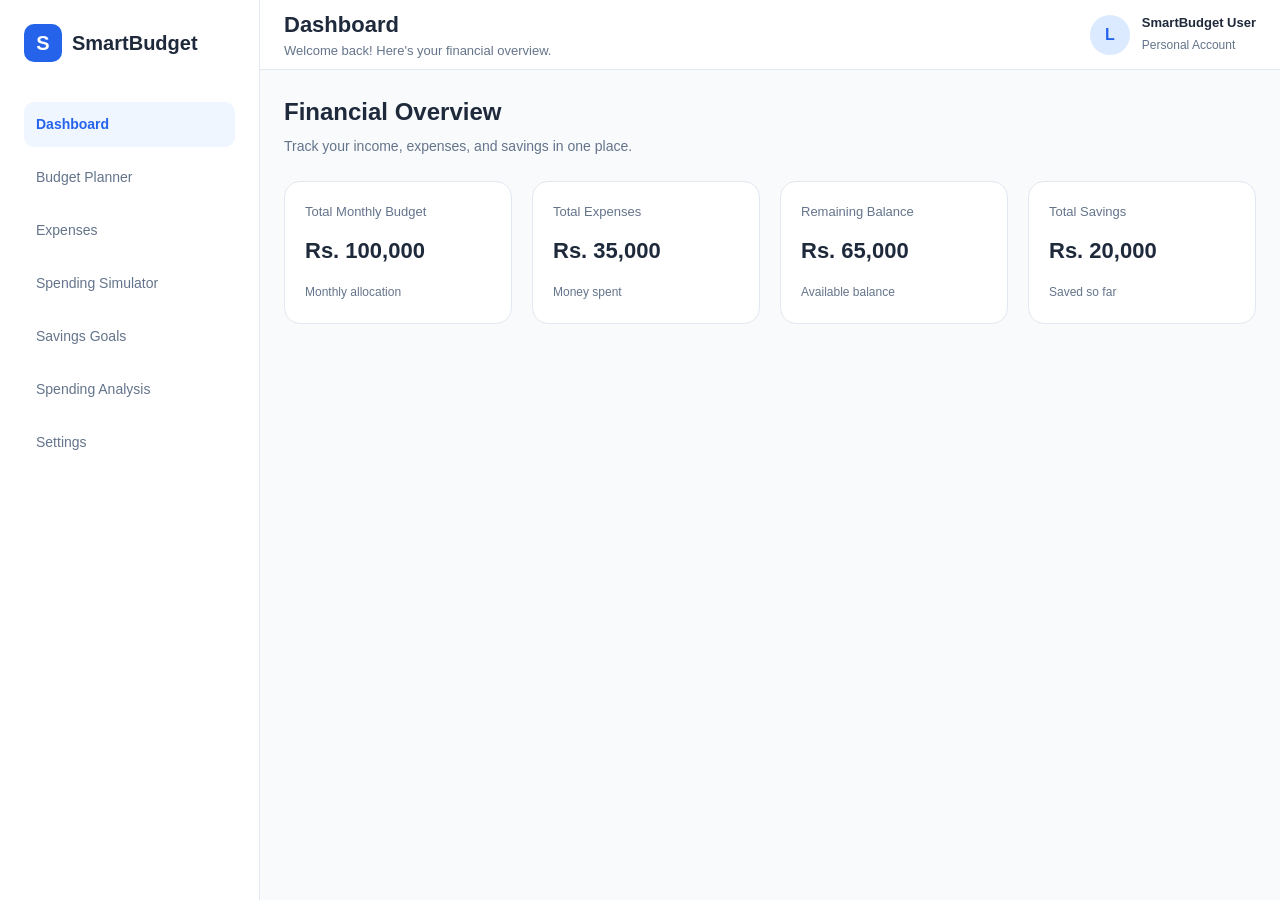
==== index.html @ 12a0b736 "feat: build responsive SmartBudget dashboard layout" ====
<!DOCTYPE html>
<html lang="en">

<head>
    <meta charset="UTF-8">
    <meta name="viewport" content="width=device-width, initial-scale=1.0">
    <title>SmartBudget | Dashboard</title>

    <link rel="stylesheet" href="css/reset.css">
    <link rel="stylesheet" href="css/variables.css">
    <link rel="stylesheet" href="css/layout.css">
    <link rel="stylesheet" href="css/components.css">
    <link rel="stylesheet" href="css/pages.css">
    <link rel="stylesheet" href="css/responsive.css">

</head>

<body>

    <div class="app-container">

        <aside class="sidebar">
            <!-- Sidebar content -->
            <div class="sidebar-brand">
                <div class="brand-icon">S</div>
                <h2>SmartBudget</h2>
            </div>

            <nav class="sidebar-nav">

                <a href="index.html" class="nav-link active">
                    Dashboard
                </a>

                <a href="pages/budget.html" class="nav-link">
                    Budget Planner
                </a>

                <a href="pages/expenses.html" class="nav-link">
                    Expenses
                </a>

                <a href="pages/simulator.html" class="nav-link">
                    Spending Simulator
                </a>

                <a href="pages/savings.html" class="nav-link">
                    Savings Goals
                </a>

                <a href="pages/analysis.html" class="nav-link">
                    Spending Analysis
                </a>

                <a href="pages/settings.html" class="nav-link">
                    Settings
                </a>

            </nav>
        </aside>

        <div class="main-wrapper">

            <header class="header">
                <!-- Header content -->
                <div class="header-title">
                    <h1>Dashboard</h1>
                    <p>Welcome back! Here's your financial overview.</p>
                </div>

                <div class="header-profile">
                    <div class="profile-avatar">L</div>

                    <div class="profile-info">
                        <h4>SmartBudget User</h4>
                        <span>Personal Account</span>
                    </div>
                </div>
            </header>

            <main class="main-content">
                <!-- Page content -->
                <section class="dashboard-overview">

                    <div class="welcome-section">
                        <h2>Financial Overview</h2>
                        <p>Track your income, expenses, and savings in one place.</p>
                    </div>

                    <div class="summary-cards">

                        <div class="summary-card">
                            <p>Total Monthly Budget</p>
                            <h2>Rs. 100,000</h2>
                            <span>Monthly allocation</span>
                        </div>

                        <div class="summary-card">
                            <p>Total Expenses</p>
                            <h2>Rs. 35,000</h2>
                            <span>Money spent</span>
                        </div>

                        <div class="summary-card">
                            <p>Remaining Balance</p>
                            <h2>Rs. 65,000</h2>
                            <span>Available balance</span>
                        </div>

                        <div class="summary-card">
                            <p>Total Savings</p>
                            <h2>Rs. 20,000</h2>
                            <span>Saved so far</span>
                        </div>

                    </div>

                </section>
            </main>

        </div>

    </div>
</body>

</html>
---- css/variables.css ----
:root {
    /* Primary Colors */
    --primary-color: #2563eb;
    --primary-hover: #1d4ed8;

    /* Background Colors */
    --background-color: #f8fafc;
    --surface-color: #ffffff;

    /* Text Colors */
    --text-primary: #1e293b;
    --text-secondary: #64748b;

    /* Status Colors */
    --success-color: #16a34a;
    --danger-color: #dc2626;
    --warning-color: #f59e0b;

    /* Borders */
    --border-color: #e2e8f0;

    /* Spacing */
    --spacing-sm: 8px;
    --spacing-md: 16px;
    --spacing-lg: 24px;

    /* Border Radius */
    --radius-sm: 6px;
    --radius-md: 10px;
    --radius-lg: 16px;

    /* Typography */
    --font-family: Arial, sans-serif;
}
---- css/layout.css ----
/* Main application layout */

.app-container {
    display: grid;
    grid-template-columns: 260px 1fr;
    min-height: 100vh;
}

/* Main content wrapper */

.main-wrapper {
    min-width: 0;
    display: flex;
    flex-direction: column;
}

/* Header */

.header {
    height: 70px;
    background-color: var(--surface-color);
    border-bottom: 1px solid var(--border-color);
}

/* Main content */

.main-content {
    flex: 1;
    padding: var(--spacing-lg);
}
---- css/components.css ----
/* Sidebar */

.sidebar {
    background-color: var(--surface-color);
    border-right: 1px solid var(--border-color);
    padding: var(--spacing-lg);
    min-height: 100vh;
}

/* Header */

.header {
    display: flex;
    align-items: center;
    justify-content: space-between;
    padding: 0 var(--spacing-lg);
}

/* Main content */

.main-content {
    background-color: var(--background-color);
}

/* Sidebar branding */

.sidebar-brand {
    display: flex;
    align-items: center;
    gap: 10px;
    margin-bottom: 40px;
}

.brand-icon {
    width: 38px;
    height: 38px;
    background-color: var(--primary-color);
    color: white;
    display: flex;
    align-items: center;
    justify-content: center;
    border-radius: var(--radius-md);
    font-weight: bold;
    font-size: 20px;
}

.sidebar-brand h2 {
    font-size: 20px;
    color: var(--text-primary);
}

/* Navigation */

.sidebar-nav {
    display: flex;
    flex-direction: column;
    gap: 8px;
}

.nav-link {
    padding: 12px;
    border-radius: var(--radius-md);
    color: var(--text-secondary);
    font-size: 14px;
    transition: 0.2s;
}

.nav-link:hover {
    background-color: var(--background-color);
    color: var(--primary-color);
}

.nav-link.active {
    background-color: #eff6ff;
    color: var(--primary-color);
    font-weight: bold;
}

/* Header title */

.header-title h1 {
    font-size: 22px;
    color: var(--text-primary);
}

.header-title p {
    font-size: 13px;
    color: var(--text-secondary);
}

/* Header profile */

.header-profile {
    display: flex;
    align-items: center;
    gap: 12px;
}

.profile-avatar {
    width: 40px;
    height: 40px;
    background-color: #dbeafe;
    color: var(--primary-color);
    border-radius: 50%;
    display: flex;
    align-items: center;
    justify-content: center;
    font-weight: bold;
}

.profile-info h4 {
    font-size: 13px;
    color: var(--text-primary);
}

.profile-info span {
    font-size: 12px;
    color: var(--text-secondary);
}
---- css/pages.css ----
/* Dashboard overview */

.dashboard-overview {
    display: flex;
    flex-direction: column;
    gap: 24px;
}

.welcome-section h2 {
    font-size: 24px;
    margin-bottom: 6px;
}

.welcome-section p {
    color: var(--text-secondary);
    font-size: 14px;
}

/* Summary cards */

.summary-cards {
    display: grid;
    grid-template-columns: repeat(4, 1fr);
    gap: 20px;
}

.summary-card {
    background-color: var(--surface-color);
    padding: 20px;
    border: 1px solid var(--border-color);
    border-radius: var(--radius-lg);
}

.summary-card p {
    color: var(--text-secondary);
    font-size: 13px;
}

.summary-card h2 {
    font-size: 22px;
    margin: 12px 0;
    color: var(--text-primary);
}

.summary-card span {
    font-size: 12px;
    color: var(--text-secondary);
}
---- css/responsive.css ----
/* Tablet screens */

@media (max-width: 1024px) {

    .summary-cards {
        grid-template-columns: repeat(2, 1fr);
    }

}

/* Mobile screens */

@media (max-width: 768px) {

    .app-container {
        grid-template-columns: 1fr;
    }

    .sidebar {
        min-height: auto;
        border-right: none;
        border-bottom: 1px solid var(--border-color);
    }

    .sidebar-nav {
        flex-direction: row;
        flex-wrap: wrap;
    }

    .header {
        min-height: 70px;
        height: auto;
        padding: 15px;
        gap: 12px;
        flex-wrap: wrap;
    }

    .main-content {
        padding: 16px;
    }

    .summary-cards {
        grid-template-columns: 1fr;
    }

}

/* Small mobile screens */

@media (max-width: 480px) {

    .header-profile {
        display: none;
    }

    .summary-card h2 {
        font-size: 19px;
    }

}
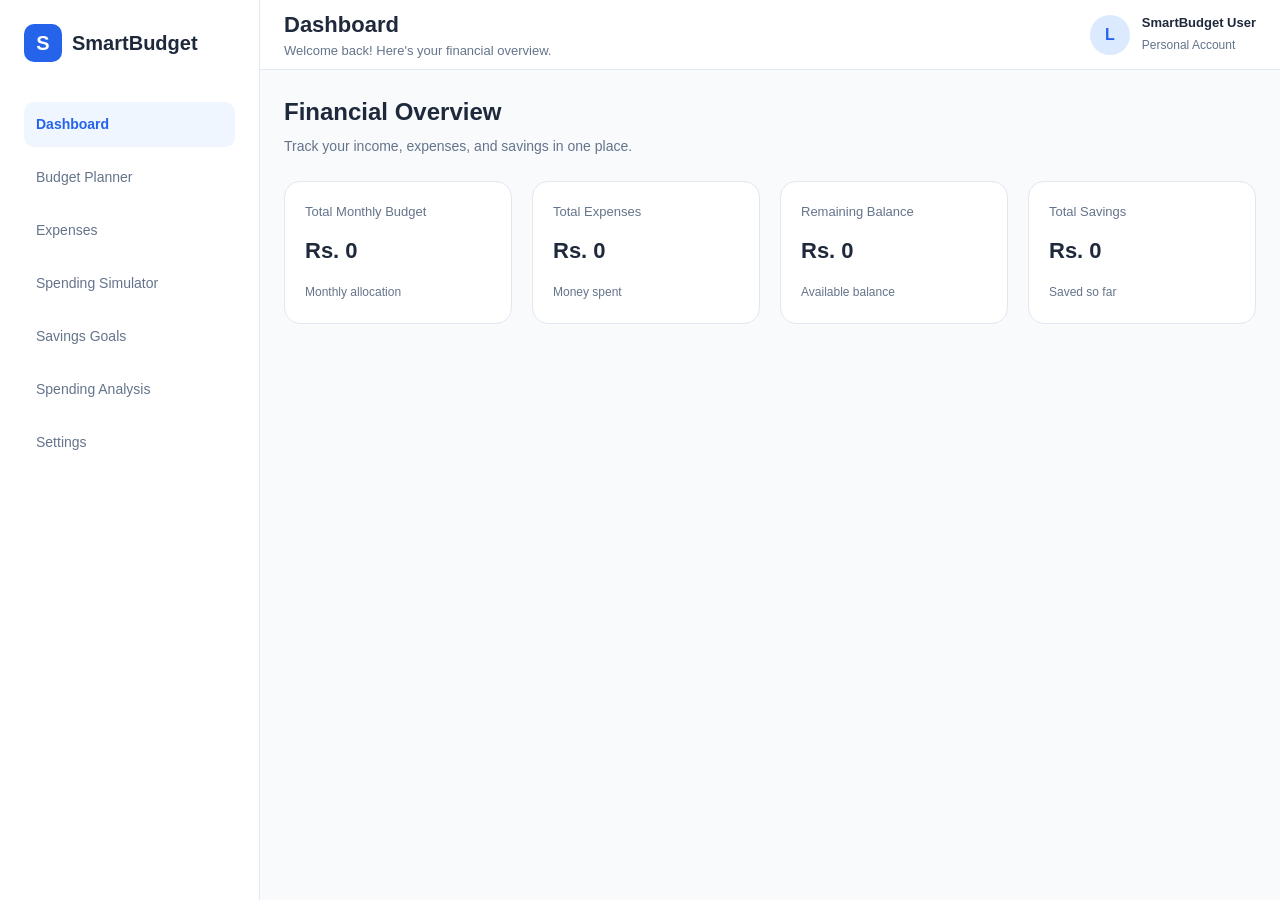
==== commit 4970e712: "Complete Week 2 functional implementation" ====
--- a/index.html
+++ b/index.html
@@ -4,6 +4,7 @@
 <head>
     <meta charset="UTF-8">
     <meta name="viewport" content="width=device-width, initial-scale=1.0">
+
     <title>SmartBudget | Dashboard</title>
 
     <link rel="stylesheet" href="css/reset.css">
@@ -12,7 +13,6 @@
     <link rel="stylesheet" href="css/components.css">
     <link rel="stylesheet" href="css/pages.css">
     <link rel="stylesheet" href="css/responsive.css">
-
 </head>
 
 <body>
@@ -20,7 +20,7 @@
     <div class="app-container">
 
         <aside class="sidebar">
-            <!-- Sidebar content -->
+
             <div class="sidebar-brand">
                 <div class="brand-icon">S</div>
                 <h2>SmartBudget</h2>
@@ -57,15 +57,18 @@
                 </a>
 
             </nav>
+
         </aside>
 
         <div class="main-wrapper">
 
             <header class="header">
-                <!-- Header content -->
+
                 <div class="header-title">
                     <h1>Dashboard</h1>
-                    <p>Welcome back! Here's your financial overview.</p>
+                    <p id="welcome-heading">
+                        Welcome back! Here's your financial overview.
+                    </p>
                 </div>
 
                 <div class="header-profile">
@@ -76,10 +79,11 @@
                         <span>Personal Account</span>
                     </div>
                 </div>
+
             </header>
 
             <main class="main-content">
-                <!-- Page content -->
+
                 <section class="dashboard-overview">
 
                     <div class="welcome-section">
@@ -91,36 +95,40 @@
 
                         <div class="summary-card">
                             <p>Total Monthly Budget</p>
-                            <h2>Rs. 100,000</h2>
+                            <h2 id="dashboardBudget">Rs. 0</h2>
                             <span>Monthly allocation</span>
                         </div>
 
                         <div class="summary-card">
                             <p>Total Expenses</p>
-                            <h2>Rs. 35,000</h2>
+                            <h2 id="dashboardExpenses">Rs. 0</h2>
                             <span>Money spent</span>
                         </div>
 
                         <div class="summary-card">
                             <p>Remaining Balance</p>
-                            <h2>Rs. 65,000</h2>
+                            <h2 id="dashboardBalance">Rs. 0</h2>
                             <span>Available balance</span>
                         </div>
 
                         <div class="summary-card">
                             <p>Total Savings</p>
-                            <h2>Rs. 20,000</h2>
+                            <h2 id="dashboardSavings">Rs. 0</h2>
                             <span>Saved so far</span>
                         </div>
 
                     </div>
 
                 </section>
+
             </main>
 
         </div>
 
     </div>
+
+    <script type="module" src="js/app.js"></script>
+
 </body>
 
 </html>
--- a/css/components.css
+++ b/css/components.css
@@ -116,4 +116,224 @@
 .profile-info span {
     font-size: 12px;
     color: var(--text-secondary);
-}+}
+
+
+/* ==========================================
+   SMARTBUDGET - SHARED ACTION MODALS
+========================================== */
+
+.sb-modal-overlay {
+    position: fixed;
+    inset: 0;
+    background: rgba(15, 23, 42, 0.5);
+    display: flex;
+    align-items: center;
+    justify-content: center;
+    padding: 20px;
+    z-index: 9999;
+}
+
+.sb-modal {
+    background: var(--surface-color, #ffffff);
+    width: 100%;
+    max-width: 440px;
+    padding: 28px;
+    border-radius: 16px;
+    border: 1px solid var(--border-color, #e2e8f0);
+    box-shadow: 0 20px 50px rgba(0, 0, 0, 0.18);
+    animation: sbModalShow 0.2s ease;
+}
+
+@keyframes sbModalShow {
+    from {
+        opacity: 0;
+        transform: translateY(10px);
+    }
+    to {
+        opacity: 1;
+        transform: translateY(0);
+    }
+}
+
+.sb-modal-header {
+    display: flex;
+    justify-content: space-between;
+    align-items: center;
+    margin-bottom: 22px;
+}
+
+.sb-modal-header h2,
+.sb-modal h2 {
+    color: var(--text-color, #1e293b);
+    font-size: 21px;
+}
+
+.sb-modal-close {
+    border: none;
+    background: transparent;
+    font-size: 28px;
+    cursor: pointer;
+    color: #64748b;
+}
+
+.sb-modal-fields {
+    display: grid;
+    gap: 16px;
+}
+
+.sb-modal-field {
+    display: flex;
+    flex-direction: column;
+    gap: 7px;
+}
+
+.sb-modal-field label {
+    font-weight: 600;
+    font-size: 14px;
+}
+
+.sb-modal-field input,
+.sb-modal-field select {
+    width: 100%;
+    padding: 12px;
+    border: 1px solid var(--border-color, #dbe3ef);
+    border-radius: 9px;
+    font: inherit;
+    background: white;
+    color: #1e293b;
+}
+
+.sb-modal-field input:focus,
+.sb-modal-field select:focus {
+    outline: none;
+    border-color: #2563eb;
+    box-shadow: 0 0 0 3px rgba(37, 99, 235, 0.12);
+}
+
+.sb-modal-actions {
+    display: flex;
+    justify-content: flex-end;
+    gap: 10px;
+    margin-top: 24px;
+}
+
+.sb-btn {
+    border: none;
+    border-radius: 9px;
+    padding: 11px 17px;
+    font-weight: 600;
+    cursor: pointer;
+    transition: 0.2s ease;
+}
+
+.sb-btn-cancel {
+    background: #f1f5f9;
+    color: #334155;
+}
+
+.sb-btn-cancel:hover {
+    background: #e2e8f0;
+}
+
+.sb-btn-primary {
+    background: #2563eb;
+    color: white;
+}
+
+.sb-btn-primary:hover {
+    background: #1d4ed8;
+}
+
+.sb-btn-danger {
+    background: #dc2626;
+    color: white;
+}
+
+.sb-btn-danger:hover {
+    background: #b91c1c;
+}
+
+.sb-delete-icon {
+    width: 48px;
+    height: 48px;
+    display: grid;
+    place-items: center;
+    border-radius: 50%;
+    background: #fee2e2;
+    color: #dc2626;
+    font-size: 25px;
+    font-weight: bold;
+    margin-bottom: 18px;
+}
+
+.sb-delete-message {
+    color: #64748b;
+    line-height: 1.6;
+    margin-top: 12px;
+}
+
+@media (max-width: 480px) {
+    .sb-modal {
+        padding: 22px;
+    }
+
+    .sb-modal-actions {
+        flex-direction: column-reverse;
+    }
+
+    .sb-modal-actions button {
+        width: 100%;
+    }
+}
+
+
+/* ==========================================
+   SHARED EDIT AND DELETE BUTTONS
+========================================== */
+
+.edit-category-btn,
+.delete-category-btn {
+    display: inline-flex;
+    align-items: center;
+    justify-content: center;
+    gap: 6px;
+    padding: 8px 12px;
+    border: none;
+    border-radius: 7px;
+    font-size: 13px;
+    font-weight: 600;
+    cursor: pointer;
+    transition: 0.2s ease;
+    margin-left: 5px;
+}
+
+.edit-category-btn {
+    background: #eff6ff;
+    color: #2563eb;
+}
+
+.edit-category-btn:hover {
+    background: #dbeafe;
+}
+
+.delete-category-btn {
+    background: #fef2f2;
+    color: #dc2626;
+}
+
+.delete-category-btn:hover {
+    background: #fee2e2;
+}
+
+.expense-actions {
+    white-space: nowrap;
+}
+
+@media (max-width: 600px) {
+    .edit-category-btn,
+    .delete-category-btn {
+        padding: 7px 9px;
+        font-size: 12px;
+    }
+}
--- a/css/pages.css
+++ b/css/pages.css
@@ -45,4 +45,781 @@
 .summary-card span {
     font-size: 12px;
     color: var(--text-secondary);
+}
+
+/* Budget Planner Introduction */
+
+.page-intro {
+    margin-bottom: 24px;
+}
+
+.page-intro h2 {
+    font-size: 24px;
+    margin-bottom: 6px;
+}
+
+.page-intro p {
+    color: var(--text-secondary);
+    font-size: 14px;
+}
+
+/* Budget Summary Cards */
+
+.budget-summary {
+    display: grid;
+    grid-template-columns: repeat(3, 1fr);
+    gap: 20px;
+    margin-bottom: 24px;
+}
+
+.budget-card {
+    background-color: var(--surface-color);
+    padding: 22px;
+    border: 1px solid var(--border-color);
+    border-radius: var(--radius-lg);
+}
+
+.budget-card p {
+    color: var(--text-secondary);
+    font-size: 14px;
+}
+
+.budget-card h3 {
+    font-size: 23px;
+    margin-top: 12px;
+    color: var(--text-primary);
+}
+
+/* Budget Form */
+
+.budget-form-section,
+.budget-categories {
+    background-color: var(--surface-color);
+    padding: 24px;
+    border: 1px solid var(--border-color);
+    border-radius: var(--radius-lg);
+    margin-bottom: 24px;
+}
+
+.budget-form-section h3,
+.budget-categories h3 {
+    font-size: 18px;
+    margin-bottom: 20px;
+}
+
+.budget-form {
+    display: flex;
+    align-items: end;
+    gap: 16px;
+    flex-wrap: wrap;
+}
+
+.form-group {
+    display: flex;
+    flex-direction: column;
+    gap: 8px;
+    flex: 1;
+}
+
+.form-group label {
+    font-size: 14px;
+    font-weight: 600;
+}
+
+.form-group input {
+    padding: 12px;
+    border: 1px solid var(--border-color);
+    border-radius: var(--radius-md);
+    outline: none;
+    min-width: 0;
+}
+
+.form-group input:focus {
+    border-color: var(--primary-color);
+}
+
+.primary-btn {
+    background-color: var(--primary-color);
+    color: white;
+    border: none;
+    padding: 12px 20px;
+    border-radius: var(--radius-md);
+    cursor: pointer;
+}
+
+.primary-btn:hover {
+    background-color: var(--primary-hover);
+}
+
+/* Category List */
+
+.category-list {
+    display: flex;
+    flex-direction: column;
+}
+
+.category-item {
+    display: flex;
+    justify-content: space-between;
+    align-items: center;
+    padding: 16px 0;
+    border-bottom: 1px solid var(--border-color);
+}
+
+.category-item:last-child {
+    border-bottom: none;
+}
+
+.category-item h4 {
+    font-size: 15px;
+    margin-bottom: 4px;
+}
+
+.category-item p {
+    color: var(--text-secondary);
+    font-size: 12px;
+}
+
+.category-item strong {
+    color: var(--text-primary);
+    font-size: 14px;
+}
+
+/* Expense Summary */
+
+.expense-summary {
+    display: grid;
+    grid-template-columns: repeat(3, 1fr);
+    gap: 20px;
+    margin-bottom: 24px;
+}
+
+.expense-card {
+    background-color: var(--surface-color);
+    padding: 22px;
+    border: 1px solid var(--border-color);
+    border-radius: var(--radius-lg);
+}
+
+.expense-card p {
+    color: var(--text-secondary);
+    font-size: 14px;
+}
+
+.expense-card h3 {
+    font-size: 23px;
+    margin-top: 12px;
+    color: var(--text-primary);
+}
+
+/* Expense Form */
+
+.expense-form-section,
+.expense-list-section {
+    background-color: var(--surface-color);
+    padding: 24px;
+    border: 1px solid var(--border-color);
+    border-radius: var(--radius-lg);
+    margin-bottom: 24px;
+}
+
+.expense-form-section h3,
+.expense-list-section h3 {
+    font-size: 18px;
+    margin-bottom: 20px;
+}
+
+.expense-form {
+    display: grid;
+    grid-template-columns: repeat(2, 1fr);
+    gap: 18px;
+}
+
+.expense-form .primary-btn {
+    width: fit-content;
+}
+
+/* Form Select */
+
+.form-group select {
+    padding: 12px;
+    border: 1px solid var(--border-color);
+    border-radius: var(--radius-md);
+    background-color: white;
+    outline: none;
+}
+
+.form-group select:focus {
+    border-color: var(--primary-color);
+}
+
+/* Expense List Header */
+
+.expense-list-header {
+    display: flex;
+    justify-content: space-between;
+    align-items: center;
+    gap: 16px;
+    flex-wrap: wrap;
+}
+
+.expense-filters {
+    display: flex;
+    gap: 10px;
+}
+
+.expense-filters input,
+.expense-filters select {
+    padding: 10px 12px;
+    border: 1px solid var(--border-color);
+    border-radius: var(--radius-md);
+    min-width: 150px;
+}
+
+/* Expense Table */
+
+.expense-table-wrapper {
+    width: 100%;
+    overflow-x: auto;
+}
+
+.expense-table {
+    width: 100%;
+    border-collapse: collapse;
+    text-align: left;
+}
+
+.expense-table th,
+.expense-table td {
+    padding: 16px 12px;
+    border-bottom: 1px solid var(--border-color);
+    font-size: 14px;
+    white-space: nowrap;
+}
+
+.expense-table th {
+    color: var(--text-secondary);
+    font-weight: 600;
+    background-color: var(--background-color);
+}
+
+.expense-table td:last-child {
+    font-weight: 600;
+}
+
+/* Simulator Summary */
+
+.simulator-summary {
+    display: grid;
+    grid-template-columns: repeat(3, 1fr);
+    gap: 20px;
+    margin-bottom: 24px;
+}
+
+.simulator-card,
+.comparison-card {
+    background-color: var(--surface-color);
+    padding: 22px;
+    border: 1px solid var(--border-color);
+    border-radius: var(--radius-lg);
+}
+
+.simulator-card p,
+.comparison-card p {
+    color: var(--text-secondary);
+    font-size: 14px;
+}
+
+.simulator-card h3,
+.comparison-card h3 {
+    font-size: 22px;
+    margin-top: 12px;
+    color: var(--text-primary);
+}
+
+/* Simulator Form */
+
+.simulator-form-section,
+.simulation-results {
+    background-color: var(--surface-color);
+    padding: 24px;
+    border: 1px solid var(--border-color);
+    border-radius: var(--radius-lg);
+    margin-bottom: 24px;
+}
+
+.simulator-form-section h3,
+.simulation-results h3 {
+    font-size: 18px;
+    margin-bottom: 10px;
+}
+
+.section-description {
+    color: var(--text-secondary);
+    font-size: 13px;
+    margin-bottom: 20px;
+}
+
+.simulator-form {
+    display: grid;
+    grid-template-columns: repeat(2, 1fr);
+    gap: 18px;
+}
+
+.simulator-form .primary-btn {
+    width: fit-content;
+}
+
+/* Simulation Results */
+
+.simulation-comparison {
+    display: grid;
+    grid-template-columns: repeat(3, 1fr);
+    gap: 16px;
+    margin-top: 20px;
+}
+
+.simulation-note {
+    background-color: var(--background-color);
+    color: var(--text-secondary);
+    padding: 14px;
+    border-radius: var(--radius-md);
+    font-size: 13px;
+    margin-top: 20px;
+}
+
+.simulation-actions {
+    display: flex;
+    gap: 12px;
+    margin-top: 20px;
+    flex-wrap: wrap;
+}
+
+.secondary-btn {
+    background-color: var(--surface-color);
+    color: var(--text-primary);
+    border: 1px solid var(--border-color);
+    padding: 12px 20px;
+    border-radius: var(--radius-md);
+    cursor: pointer;
+}
+
+.secondary-btn:hover {
+    background-color: var(--background-color);
+}
+
+/* Savings Summary */
+
+.savings-summary {
+    display: grid;
+    grid-template-columns: repeat(3, 1fr);
+    gap: 20px;
+    margin-bottom: 24px;
+}
+
+.savings-card {
+    background-color: var(--surface-color);
+    padding: 22px;
+    border: 1px solid var(--border-color);
+    border-radius: var(--radius-lg);
+}
+
+.savings-card p {
+    color: var(--text-secondary);
+    font-size: 14px;
+}
+
+.savings-card h3 {
+    font-size: 23px;
+    margin-top: 12px;
+    color: var(--text-primary);
+}
+
+/* Savings Goal Form */
+
+.savings-form-section,
+.active-goals-section {
+    background-color: var(--surface-color);
+    padding: 24px;
+    border: 1px solid var(--border-color);
+    border-radius: var(--radius-lg);
+    margin-bottom: 24px;
+}
+
+.savings-form-section h3,
+.active-goals-section h3 {
+    font-size: 18px;
+    margin-bottom: 20px;
+}
+
+.savings-form {
+    display: grid;
+    grid-template-columns: repeat(2, 1fr);
+    gap: 18px;
+}
+
+.savings-form .primary-btn {
+    width: fit-content;
+}
+
+/* Active Goals */
+
+.goal-list {
+    display: flex;
+    flex-direction: column;
+    gap: 24px;
+}
+
+.goal-item {
+    padding-bottom: 20px;
+    border-bottom: 1px solid var(--border-color);
+}
+
+.goal-item:last-child {
+    border-bottom: none;
+    padding-bottom: 0;
+}
+
+.goal-info {
+    display: flex;
+    justify-content: space-between;
+    align-items: center;
+    margin-bottom: 12px;
+}
+
+.goal-info h4 {
+    font-size: 15px;
+    margin-bottom: 4px;
+}
+
+.goal-info p {
+    font-size: 13px;
+    color: var(--text-secondary);
+}
+
+.goal-info strong {
+    color: var(--primary-color);
+    font-size: 15px;
+}
+
+/* Progress Bar */
+
+.progress-track {
+    width: 100%;
+    height: 10px;
+    background-color: var(--border-color);
+    border-radius: 20px;
+    overflow: hidden;
+}
+
+.progress-fill {
+    height: 100%;
+    background-color: var(--success-color);
+    border-radius: 20px;
+}
+
+.goal-amount {
+    display: flex;
+    justify-content: space-between;
+    gap: 12px;
+    margin-top: 10px;
+    font-size: 12px;
+    color: var(--text-secondary);
+}
+
+/* Analysis Summary */
+
+.analysis-summary {
+    display: grid;
+    grid-template-columns: repeat(3, 1fr);
+    gap: 20px;
+    margin-bottom: 24px;
+}
+
+.analysis-card {
+    background-color: var(--surface-color);
+    padding: 22px;
+    border: 1px solid var(--border-color);
+    border-radius: var(--radius-lg);
+}
+
+.analysis-card p {
+    color: var(--text-secondary);
+    font-size: 14px;
+}
+
+.analysis-card h3 {
+    font-size: 22px;
+    margin-top: 12px;
+    color: var(--text-primary);
+}
+
+/* Category Breakdown */
+
+.category-breakdown-section,
+.spending-insights-section {
+    background-color: var(--surface-color);
+    padding: 24px;
+    border: 1px solid var(--border-color);
+    border-radius: var(--radius-lg);
+    margin-bottom: 24px;
+}
+
+.category-breakdown-section h3,
+.spending-insights-section h3 {
+    font-size: 18px;
+    margin-bottom: 24px;
+}
+
+.analysis-content {
+    display: grid;
+    grid-template-columns: 1fr 1fr;
+    align-items: center;
+    gap: 40px;
+}
+
+/* Donut Chart */
+
+.donut-chart-container {
+    display: flex;
+    justify-content: center;
+    align-items: center;
+}
+
+.donut-chart {
+    width: 230px;
+    height: 230px;
+    border-radius: 50%;
+    background: conic-gradient(
+        #2563eb 0% 34.29%,
+        #16a34a 34.29% 48.58%,
+        #f59e0b 48.58% 71.43%,
+        #dc2626 71.43% 91.43%,
+        #8b5cf6 91.43% 100%
+    );
+    display: flex;
+    justify-content: center;
+    align-items: center;
+}
+
+.donut-center {
+    width: 145px;
+    height: 145px;
+    background-color: var(--surface-color);
+    border-radius: 50%;
+    display: flex;
+    flex-direction: column;
+    justify-content: center;
+    align-items: center;
+    gap: 5px;
+}
+
+.donut-center strong {
+    font-size: 18px;
+    color: var(--text-primary);
+}
+
+.donut-center span {
+    font-size: 11px;
+    color: var(--text-secondary);
+}
+
+/* Category Details */
+
+.category-details {
+    display: flex;
+    flex-direction: column;
+    gap: 18px;
+}
+
+.analysis-category {
+    display: flex;
+    justify-content: space-between;
+    align-items: center;
+    gap: 12px;
+    padding-bottom: 12px;
+    border-bottom: 1px solid var(--border-color);
+}
+
+.category-label {
+    display: flex;
+    align-items: center;
+    gap: 10px;
+    font-size: 14px;
+}
+
+.analysis-category strong {
+    font-size: 14px;
+}
+
+.category-dot {
+    width: 12px;
+    height: 12px;
+    border-radius: 50%;
+}
+
+.food-dot { background-color: #2563eb; }
+.transport-dot { background-color: #16a34a; }
+.shopping-dot { background-color: #f59e0b; }
+.bills-dot { background-color: #dc2626; }
+.education-dot { background-color: #8b5cf6; }
+
+/* Spending Insights */
+
+.insight-list {
+    display: grid;
+    grid-template-columns: repeat(3, 1fr);
+    gap: 16px;
+}
+
+.insight-item {
+    background-color: var(--background-color);
+    padding: 18px;
+    border-radius: var(--radius-md);
+}
+
+.insight-item h4 {
+    font-size: 14px;
+    margin-bottom: 8px;
+}
+
+.insight-item p {
+    color: var(--text-secondary);
+    font-size: 13px;
+    line-height: 1.6;
+}
+
+/* Settings Sections */
+
+.settings-section {
+    background-color: var(--surface-color);
+    padding: 24px;
+    border: 1px solid var(--border-color);
+    border-radius: var(--radius-lg);
+    margin-bottom: 24px;
+}
+
+.settings-section h3 {
+    font-size: 18px;
+    margin-bottom: 20px;
+}
+
+.settings-form {
+    display: grid;
+    grid-template-columns: repeat(2, 1fr);
+    gap: 18px;
+}
+
+.settings-form .primary-btn {
+    width: fit-content;
+}
+
+.settings-section > .form-group {
+    max-width: 400px;
+}
+
+.settings-section .form-group select {
+    width: 100%;
+}
+
+.settings-description {
+    color: var(--text-secondary);
+    font-size: 13px;
+    margin-bottom: 20px;
+}
+
+/* Settings Actions */
+
+.settings-actions {
+    display: flex;
+    flex-direction: column;
+}
+
+.settings-action-item {
+    display: flex;
+    justify-content: space-between;
+    align-items: center;
+    gap: 16px;
+    padding: 18px 0;
+    border-bottom: 1px solid var(--border-color);
+}
+
+.settings-action-item:last-child {
+    border-bottom: none;
+}
+
+.settings-action-item h4 {
+    font-size: 14px;
+    margin-bottom: 5px;
+}
+
+.settings-action-item p {
+    color: var(--text-secondary);
+    font-size: 13px;
+}
+
+.danger-btn {
+    background-color: white;
+    color: var(--danger-color);
+    border: 1px solid var(--danger-color);
+    padding: 12px 20px;
+    border-radius: var(--radius-md);
+    cursor: pointer;
+}
+
+.danger-btn:hover {
+    background-color: #fef2f2;
+}
+
+/* Application Information */
+
+.app-information {
+    display: flex;
+    flex-direction: column;
+}
+
+.app-information div {
+    display: flex;
+    justify-content: space-between;
+    gap: 16px;
+    padding: 14px 0;
+    border-bottom: 1px solid var(--border-color);
+}
+
+.app-information div:last-child {
+    border-bottom: none;
+}
+
+.app-information span {
+    color: var(--text-secondary);
+    font-size: 14px;
+}
+
+.app-information strong {
+    font-size: 14px;
+    text-align: right;
+}
+
+.category-actions {
+    display: flex;
+    align-items: center;
+    gap: 10px;
+}
+
+.edit-category-btn,
+.delete-category-btn {
+    padding: 7px 12px;
+    border-radius: var(--radius-md);
+    cursor: pointer;
+    background-color: var(--surface-color);
+}
+
+.edit-category-btn {
+    color: var(--primary-color);
+    border: 1px solid var(--primary-color);
+}
+
+.delete-category-btn {
+    color: var(--danger-color);
+    border: 1px solid var(--danger-color);
 }
--- a/css/responsive.css
+++ b/css/responsive.css
@@ -57,4 +57,182 @@
         font-size: 19px;
     }
 
+}
+
+@media (max-width: 768px) {
+
+    .budget-summary {
+        grid-template-columns: 1fr;
+    }
+
+    .budget-form {
+        flex-direction: column;
+        align-items: stretch;
+    }
+
+    .form-group {
+        width: 100%;
+    }
+
+    .primary-btn {
+        width: 100%;
+    }
+
+    .budget-form-section,
+    .budget-categories {
+        padding: 18px;
+    }
+
+}
+
+@media (max-width: 768px) {
+
+    .expense-summary {
+        grid-template-columns: 1fr;
+    }
+
+    .expense-form {
+        grid-template-columns: 1fr;
+    }
+
+    .expense-form .primary-btn {
+        width: 100%;
+    }
+
+    .expense-form-section,
+    .expense-list-section {
+        padding: 18px;
+    }
+
+    .expense-filters {
+        width: 100%;
+        flex-direction: column;
+    }
+
+    .expense-filters input,
+    .expense-filters select {
+        width: 100%;
+    }
+
+}
+
+@media (max-width: 768px) {
+
+    .simulator-summary {
+        grid-template-columns: 1fr;
+    }
+
+    .simulator-form {
+        grid-template-columns: 1fr;
+    }
+
+    .simulator-form .primary-btn {
+        width: 100%;
+    }
+
+    .simulation-comparison {
+        grid-template-columns: 1fr;
+    }
+
+    .simulator-form-section,
+    .simulation-results {
+        padding: 18px;
+    }
+
+    .simulation-actions button {
+        width: 100%;
+    }
+
+}
+
+@media (max-width: 768px) {
+
+    .savings-summary {
+        grid-template-columns: 1fr;
+    }
+
+    .savings-form {
+        grid-template-columns: 1fr;
+    }
+
+    .savings-form .primary-btn {
+        width: 100%;
+    }
+
+    .savings-form-section,
+    .active-goals-section {
+        padding: 18px;
+    }
+
+    .goal-amount {
+        flex-direction: column;
+        gap: 5px;
+    }
+
+}
+
+@media (max-width: 768px) {
+
+    .analysis-summary {
+        grid-template-columns: 1fr;
+    }
+
+    .analysis-content {
+        grid-template-columns: 1fr;
+        gap: 28px;
+    }
+
+    .donut-chart {
+        width: 200px;
+        height: 200px;
+    }
+
+    .donut-center {
+        width: 125px;
+        height: 125px;
+    }
+
+    .insight-list {
+        grid-template-columns: 1fr;
+    }
+
+    .category-breakdown-section,
+    .spending-insights-section {
+        padding: 18px;
+    }
+
+}
+
+@media (max-width: 768px) {
+
+    .settings-section {
+        padding: 18px;
+    }
+
+    .settings-form {
+        grid-template-columns: 1fr;
+    }
+
+    .settings-form .primary-btn {
+        width: 100%;
+    }
+
+    .settings-action-item {
+        align-items: flex-start;
+        flex-direction: column;
+    }
+
+    .settings-action-item button {
+        width: 100%;
+    }
+
+    .app-information div {
+        flex-direction: column;
+        gap: 5px;
+    }
+
+    .app-information strong {
+        text-align: left;
+    }
+
 }
